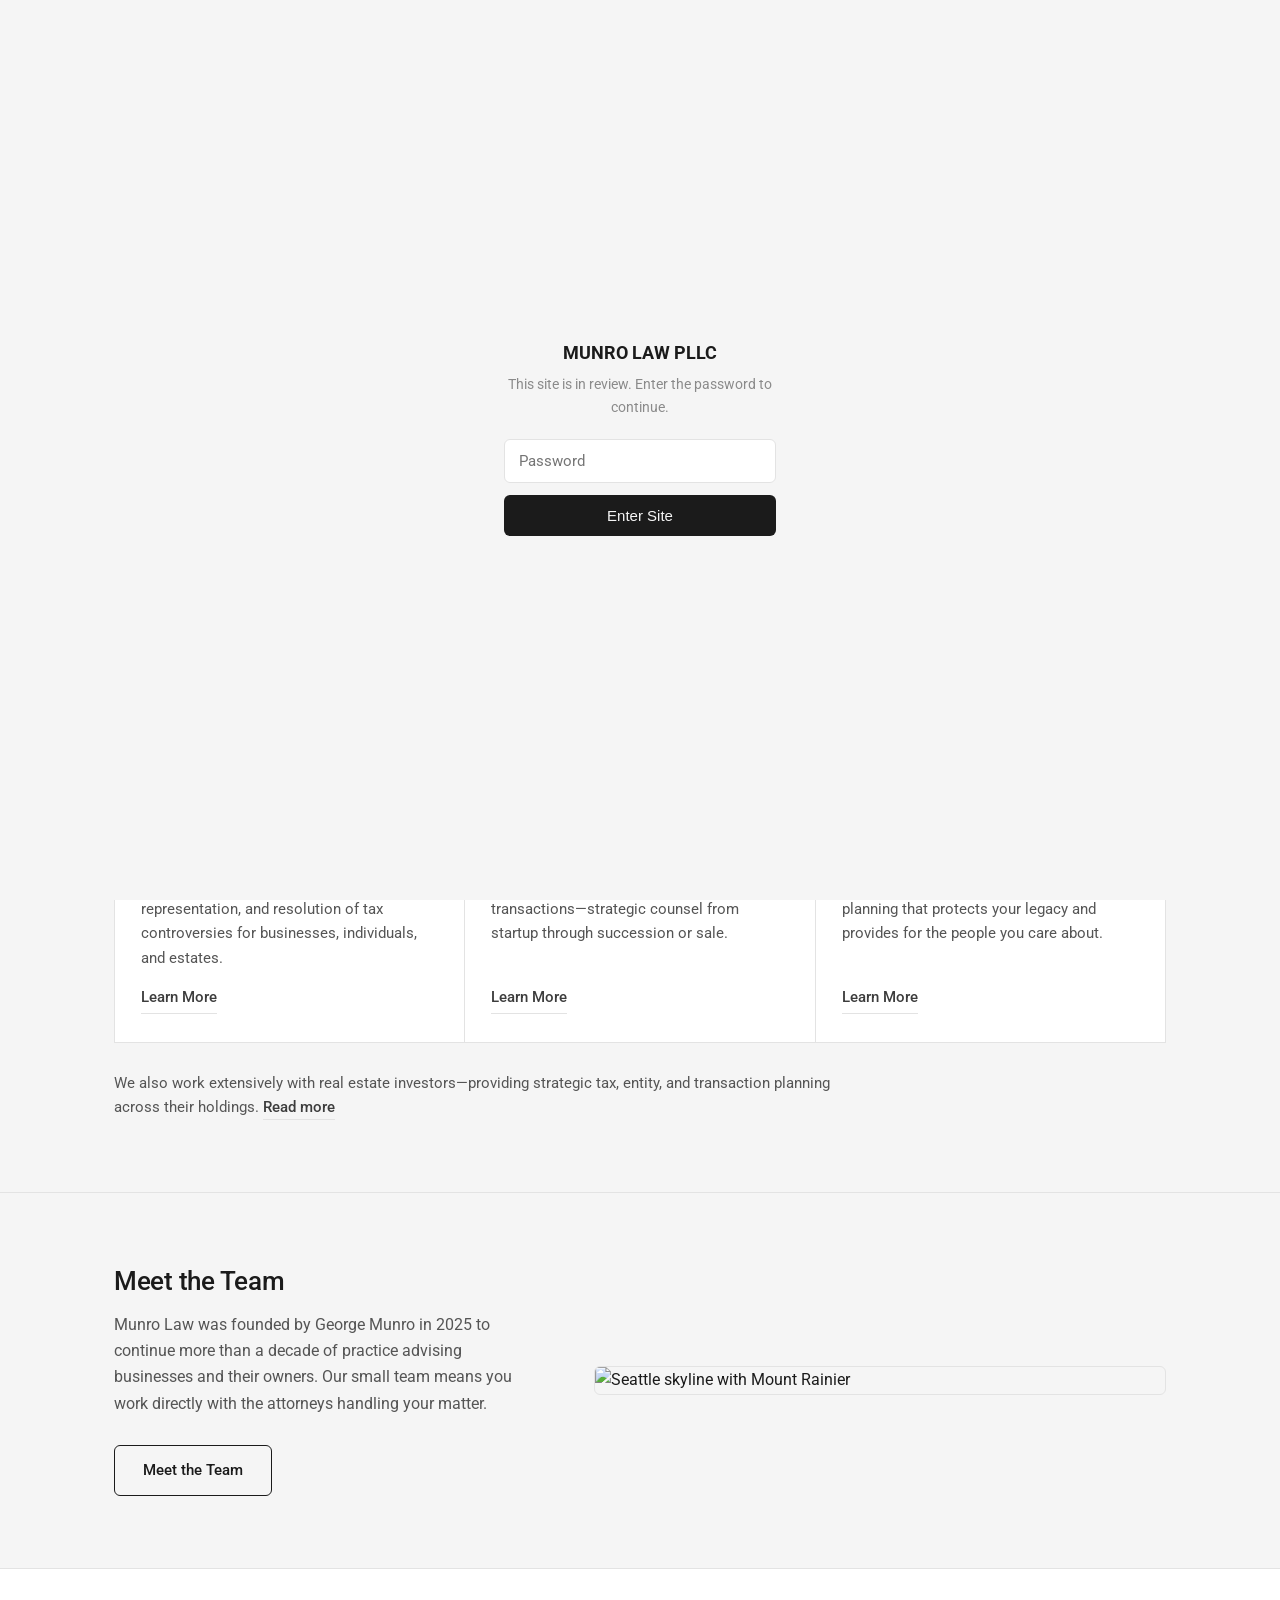
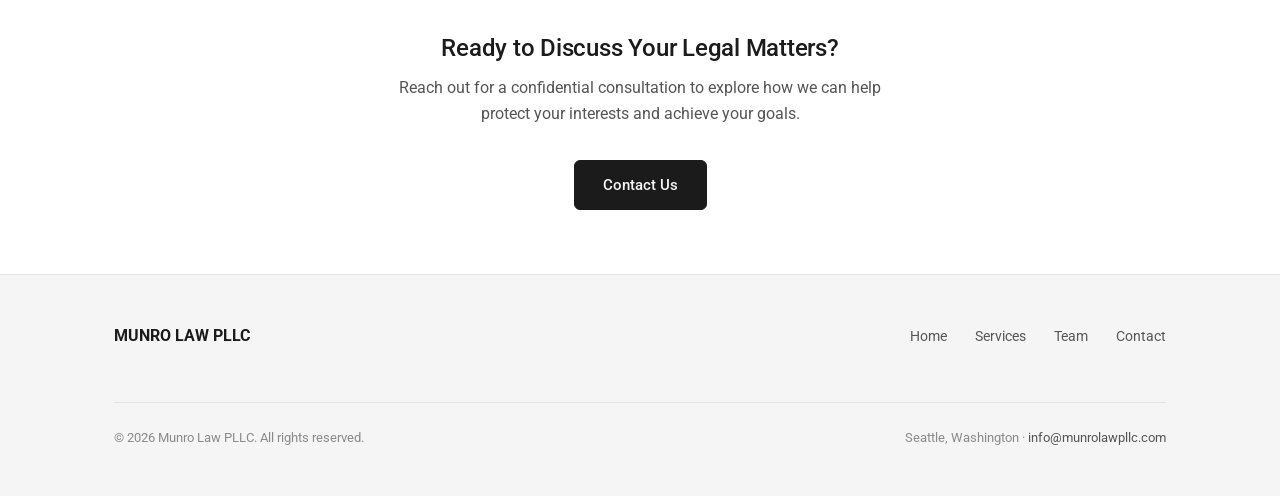
==== index.html @ 564e1451 "Munro Law PLLC site — light minimal redesign Co-Authored-By: Claude Fable 5 <noreply@anthropic.com>" ====
<!DOCTYPE html>
<html lang="en">
<head>
  <meta charset="UTF-8" />
  <meta name="viewport" content="width=device-width, initial-scale=1.0" />
  <title>Munro Law PLLC | Business, Tax &amp; Estate Planning — Seattle</title>
  <meta name="description" content="Munro Law PLLC is a Seattle law firm advising businesses and their owners on tax, business law, and estate planning." />
  <link rel="preconnect" href="https://fonts.googleapis.com" />
  <link rel="preconnect" href="https://fonts.gstatic.com" crossorigin />
  <link href="https://fonts.googleapis.com/css2?family=Roboto:wght@300;400;500;600;700&display=swap" rel="stylesheet" />
  <link rel="stylesheet" href="styles.css" />
  <script src="gate.js"></script>
</head>
<body>

  <header class="site-header">
    <div class="wrap">
      <a class="wordmark" href="index.html">MUNRO LAW PLLC</a>
      <button class="nav-toggle" aria-label="Menu">&#9776;</button>
      <nav class="nav">
        <a href="index.html" class="active">Home</a>
        <a href="services.html">Services</a>
        <a href="team.html">Team</a>
        <a href="contact.html" class="btn solid">Contact</a>
      </nav>
    </div>
  </header>

  <section class="hero">
    <div class="wrap">
      <h1>Strategic Business, Tax &amp; Estate Planning.<br /><em>Trusted Advisors. Practical Solutions.</em></h1>
      <p>We don't just represent&mdash;we guide, protect, and advocate with purpose, bringing clarity to complex tax, business, and estate planning matters.</p>
      <a href="contact.html" class="btn light">Contact</a>
    </div>
  </section>

  <section class="section">
    <div class="wrap">
      <div class="section-head">
        <h2>Core Areas of Practice</h2>
        <p class="lede">Munro Law advises privately held businesses and their owners at every stage&mdash;pairing sophisticated tax counsel with practical business and estate planning.</p>
      </div>

      <div class="cards">
        <div class="card">
          <h3>Tax Law</h3>
          <p>Tax planning and strategy, IRS audit representation, and resolution of tax controversies for businesses, individuals, and estates.</p>
          <a class="text-link" href="services.html#tax">Learn More</a>
        </div>
        <div class="card">
          <h3>Business Law</h3>
          <p>Entity formation, governance, contracts, and transactions&mdash;strategic counsel from startup through succession or sale.</p>
          <a class="text-link" href="services.html#business">Learn More</a>
        </div>
        <div class="card">
          <h3>Estate Planning</h3>
          <p>Wills, trusts, and thoughtful estate and gift planning that protects your legacy and provides for the people you care about.</p>
          <a class="text-link" href="services.html#estate">Learn More</a>
        </div>
      </div>

      <p class="aside-note">We also work extensively with real estate investors&mdash;providing strategic tax, entity, and transaction planning across their holdings. <a class="text-link" href="services.html#real-estate">Read more</a></p>
    </div>
  </section>

  <section class="section">
    <div class="wrap split">
      <div>
        <h2>Meet the Team</h2>
        <p>Munro Law was founded by George Munro in 2025 to continue more than a decade of practice advising businesses and their owners. Our small team means you work directly with the attorneys handling your matter.</p>
        <a href="team.html" class="btn">Meet the Team</a>
      </div>
      <div>
        <img src="https://images.unsplash.com/photo-1502175353174-a7a70e73b362?w=1200&q=80" alt="Seattle skyline with Mount Rainier" style="border:1px solid var(--line);" />
      </div>
    </div>
  </section>

  <section class="cta-band">
    <h2 class="serif">Ready to Discuss Your Legal Matters?</h2>
    <p>Reach out for a confidential consultation to explore how we can help protect your interests and achieve your goals.</p>
    <a href="contact.html" class="btn solid">Contact Us</a>
  </section>

  <footer class="site-footer">
    <div class="wrap">
      <a class="wordmark" href="index.html">MUNRO LAW PLLC</a>
      <nav class="footer-nav">
        <a href="index.html">Home</a>
        <a href="services.html">Services</a>
        <a href="team.html">Team</a>
        <a href="contact.html">Contact</a>
      </nav>
      <div class="footer-meta">
        <span>&copy; 2026 Munro Law PLLC. All rights reserved.</span>
        <span>Seattle, Washington &middot; <a href="mailto:info@munrolawpllc.com">info@munrolawpllc.com</a></span>
      </div>
    </div>
  </footer>

  <script src="main.js"></script>
</body>
</html>
---- styles.css ----
/* ============================================
   Munro Law PLLC — light, minimal, editorial
   ============================================ */

:root {
  --bg: #f5f5f5;          /* grayish-white page background */
  --surface: #ffffff;
  --ink: #1b1b1b;
  --ink-soft: #555555;
  --ink-faint: #8a8a8a;
  --line: #e3e3e3;
  --accent: #767676;
  --accent-ink: #3d3d3d;
  --max: 1100px;
}

* { margin: 0; padding: 0; box-sizing: border-box; }

html { scroll-behavior: smooth; }

body {
  font-family: "Roboto", -apple-system, "Helvetica Neue", sans-serif;
  font-size: 16px;
  line-height: 1.65;
  color: var(--ink);
  background: var(--bg);
  -webkit-font-smoothing: antialiased;
}

img { max-width: 100%; display: block; border-radius: 6px; }

a { color: inherit; text-decoration: none; }

.wrap {
  max-width: var(--max);
  margin: 0 auto;
  padding: 0 24px;
}

/* ---------- type ---------- */

h1, h2, h3, .serif {
  font-family: "Roboto", sans-serif;
  font-weight: 500;
  line-height: 1.25;
  letter-spacing: -0.01em;
}

.lede {
  font-size: 16px;
  color: var(--ink-soft);
  max-width: 620px;
}

/* ---------- header ---------- */

.site-header {
  background: var(--bg);
  border-bottom: 1px solid var(--line);
  position: sticky;
  top: 0;
  z-index: 50;
}

.site-header .wrap {
  display: flex;
  align-items: center;
  justify-content: space-between;
  height: 76px;
}

.wordmark {
  font-family: "Roboto", sans-serif;
  font-size: 18px;
  font-weight: 700;
}

.nav {
  display: flex;
  align-items: center;
  gap: 36px;
}

.nav a {
  font-size: 15px;
  font-weight: 500;
  color: var(--ink-soft);
  padding: 6px 0;
  border-bottom: 1px solid transparent;
  transition: color 0.15s, border-color 0.15s;
}

.nav a:hover { color: var(--ink); }

.nav a.active {
  color: var(--ink);
  border-bottom-color: var(--accent);
}

.nav .btn { border-bottom: none; }

/* mobile nav */
.nav-toggle { display: none; background: none; border: none; font-size: 24px; cursor: pointer; color: var(--ink); }

@media (max-width: 800px) {
  .nav-toggle { display: block; }
  .nav {
    display: none;
    position: absolute;
    top: 76px; left: 0; right: 0;
    background: var(--bg);
    border-bottom: 1px solid var(--line);
    flex-direction: column;
    gap: 0;
    padding: 8px 0 16px;
  }
  .nav.open { display: flex; }
  .nav a { padding: 12px 24px; width: 100%; text-align: center; }
}

/* ---------- buttons ---------- */

.btn {
  display: inline-block;
  font-family: "Roboto", sans-serif;
  font-size: 15px;
  font-weight: 500;
  padding: 12px 28px;
  border-radius: 6px;
  border: 1px solid var(--ink);
  color: var(--ink);
  background: transparent;
  cursor: pointer;
  transition: background 0.15s, color 0.15s;
}

.btn:hover { background: var(--ink); color: var(--bg); }

.btn.solid { background: var(--ink); color: var(--bg); }
.btn.solid:hover { background: var(--accent-ink); border-color: var(--accent-ink); }

.btn.light { border-color: #fff; color: #fff; }
.btn.light:hover { background: #fff; color: var(--ink); }

.text-link {
  font-size: 15px;
  font-weight: 500;
  color: var(--accent-ink);
  border-bottom: 1px solid var(--line);
  padding-bottom: 3px;
  transition: border-color 0.15s;
}

.text-link:hover { border-bottom-color: var(--accent); }

/* ---------- hero (home) ---------- */

.hero {
  position: relative;
  min-height: 520px;
  display: flex;
  align-items: flex-end;
  color: #fff;
  background: #22201c url("https://images.unsplash.com/photo-1502175353174-a7a70e73b362?w=2000&q=80") center 35% / cover no-repeat;
}

.hero::after {
  content: "";
  position: absolute;
  inset: 0;
  background: linear-gradient(to top, rgba(18, 17, 15, 0.78) 0%, rgba(18, 17, 15, 0.35) 45%, rgba(18, 17, 15, 0.15) 100%);
}

.hero .wrap {
  position: relative;
  z-index: 1;
  padding-top: 96px;
  padding-bottom: 72px;
  width: 100%;
}

.hero h1 {
  font-size: clamp(26px, 3.4vw, 38px);
  max-width: 680px;
  margin-bottom: 8px;
  color: #fff;
}

.hero h1 em {
  font-style: normal;
  font-weight: 300;
  color: rgba(255, 255, 255, 0.82);
}

.hero p {
  font-size: 16px;
  max-width: 540px;
  color: rgba(255, 255, 255, 0.88);
  margin: 16px 0 30px;
}

/* ---------- sections ---------- */

.section { padding: 72px 0; }
.section.tight { padding: 56px 0; }
.section + .section { border-top: 1px solid var(--line); }

.section-head { margin-bottom: 40px; }
.section-head h2 { font-size: 26px; margin-bottom: 12px; }

/* practice area cards */

.cards {
  display: grid;
  grid-template-columns: repeat(3, 1fr);
  gap: 1px;
  background: var(--line);
  border: 1px solid var(--line);
}

.card {
  background: var(--surface);
  padding: 28px 26px;
  display: flex;
  flex-direction: column;
  gap: 14px;
  transition: background 0.15s;
}

.card:hover { background: #fafafa; }

.card h3 { font-size: 18px; }

.card p { color: var(--ink-soft); font-size: 15px; flex: 1; }

.card .text-link { align-self: flex-start; }

@media (max-width: 800px) {
  .cards { grid-template-columns: 1fr; }
}

.aside-note {
  margin-top: 28px;
  font-size: 15px;
  color: var(--ink-soft);
  max-width: 720px;
}

/* team strip (home) */

.split {
  display: grid;
  grid-template-columns: 5fr 7fr;
  gap: 72px;
  align-items: center;
}

@media (max-width: 800px) {
  .split { grid-template-columns: 1fr; gap: 40px; }
}

.split h2 { font-size: 26px; margin-bottom: 14px; }
.split p { color: var(--ink-soft); margin-bottom: 28px; }

/* CTA band */

.cta-band {
  background: var(--surface);
  border-top: 1px solid var(--line);
  text-align: center;
  padding: 64px 24px;
}

.cta-band h2 { font-size: 24px; margin-bottom: 12px; }
.cta-band p { color: var(--ink-soft); max-width: 520px; margin: 0 auto 32px; }

/* ---------- page headers (interior) ---------- */

.page-head {
  padding: 56px 0 44px;
  border-bottom: 1px solid var(--line);
}

.page-head h1 { font-size: 30px; margin-bottom: 12px; }

/* ---------- services page ---------- */

.service-block {
  display: grid;
  grid-template-columns: 5fr 7fr;
  gap: 56px;
  padding: 52px 0;
}

.service-block + .service-block { border-top: 1px solid var(--line); }

@media (max-width: 800px) {
  .service-block { grid-template-columns: 1fr; gap: 28px; }
}

.service-block h2 { font-size: 21px; margin-bottom: 10px; }
.service-block .service-sub { color: var(--ink-soft); font-size: 15.5px; }

.service-block ul {
  list-style: none;
  margin: 4px 0 28px;
  columns: 2;
  column-gap: 40px;
}

@media (max-width: 560px) {
  .service-block ul { columns: 1; }
}

.service-block li {
  padding: 10px 0 10px 22px;
  border-bottom: 1px solid var(--line);
  font-size: 15px;
  position: relative;
  break-inside: avoid;
}

.service-block li::before {
  content: "";
  position: absolute;
  left: 0;
  top: 19px;
  width: 8px;
  height: 1px;
  background: var(--accent);
}

/* ---------- team page ---------- */

.team-grid {
  display: grid;
  grid-template-columns: repeat(3, 1fr);
  gap: 40px;
  padding: 72px 0 96px;
}

@media (max-width: 800px) {
  .team-grid { grid-template-columns: 1fr; max-width: 420px; }
}

.person { background: transparent; }

.person .photo {
  aspect-ratio: 4 / 5;
  background: linear-gradient(160deg, #e9e9e9, #d7d7d7);
  border: 1px solid var(--line);
  border-radius: 6px;
  display: flex;
  align-items: center;
  justify-content: center;
  margin-bottom: 20px;
}

.person .photo .initials {
  font-family: "Roboto", sans-serif;
  font-weight: 300;
  font-size: 44px;
  color: #ababab;
}

.person h3 { font-size: 18px; }

.person .role {
  font-size: 14.5px;
  font-weight: 500;
  color: var(--accent-ink);
  margin: 4px 0 12px;
}

.person p { font-size: 14.5px; color: var(--ink-soft); margin-bottom: 16px; }

.person .links { display: flex; gap: 20px; }

/* ---------- profile pages ---------- */

.profile {
  display: grid;
  grid-template-columns: 4fr 8fr;
  gap: 64px;
  padding: 72px 0 96px;
}

@media (max-width: 800px) {
  .profile { grid-template-columns: 1fr; }
  .profile .photo { max-width: 320px; }
}

.profile .photo {
  aspect-ratio: 4 / 5;
  background: linear-gradient(160deg, #e9e9e9, #d7d7d7);
  border: 1px solid var(--line);
  border-radius: 6px;
  display: flex;
  align-items: center;
  justify-content: center;
}

.profile .photo .initials {
  font-family: "Roboto", sans-serif;
  font-weight: 300;
  font-size: 64px;
  color: #ababab;
}

.profile h2 { font-size: 17px; margin: 32px 0 10px; }
.profile h2:first-of-type { margin-top: 0; }
.profile p { color: var(--ink-soft); margin-bottom: 14px; }

.profile ul { list-style: none; }
.profile li {
  padding: 9px 0;
  border-bottom: 1px solid var(--line);
  font-size: 15px;
  color: var(--ink-soft);
}

.placeholder {
  background: #fafafa;
  border: 1px dashed #cfcfcf;
  color: #8a8a8a;
  font-size: 13.5px;
  padding: 10px 14px;
  margin: 4px 0 10px;
  border-radius: 6px;
}

/* ---------- contact page ---------- */

.contact-grid {
  display: grid;
  grid-template-columns: 7fr 5fr;
  gap: 72px;
  padding: 72px 0 96px;
}

@media (max-width: 800px) {
  .contact-grid { grid-template-columns: 1fr; }
}

form .field { margin-bottom: 22px; }

form label {
  display: block;
  font-size: 14px;
  font-weight: 500;
  color: var(--ink-soft);
  margin-bottom: 8px;
}

form input,
form select,
form textarea {
  width: 100%;
  font-family: "Roboto", sans-serif;
  font-size: 15px;
  color: var(--ink);
  background: var(--surface);
  border: 1px solid var(--line);
  padding: 13px 14px;
  outline: none;
  transition: border-color 0.15s;
  border-radius: 0;
  appearance: none;
  -webkit-appearance: none;
}

form select {
  background-image: url("data:image/svg+xml;utf8,<svg xmlns='http://www.w3.org/2000/svg' width='10' height='6' viewBox='0 0 10 6'><path d='M1 1l4 4 4-4' fill='none' stroke='%23555555' stroke-width='1.5'/></svg>");
  background-repeat: no-repeat;
  background-position: right 14px center;
}

form input:focus,
form select:focus,
form textarea:focus { border-color: var(--accent); }

form textarea { min-height: 140px; resize: vertical; }

.form-note { font-size: 13px; color: var(--ink-faint); margin-top: 14px; }

.contact-info h2 { font-size: 17px; margin-bottom: 8px; }

.info-item { padding: 20px 0; border-bottom: 1px solid var(--line); }
.info-item:first-child { padding-top: 0; }

.info-item .label {
  font-size: 13px;
  font-weight: 500;
  color: var(--ink-faint);
  margin-bottom: 4px;
}

.info-item a { color: var(--accent-ink); }
.info-item a:hover { text-decoration: underline; }

.confidential {
  margin-top: 28px;
  font-size: 13.5px;
  color: var(--ink-faint);
  line-height: 1.6;
}

/* ---------- footer ---------- */

.site-footer {
  border-top: 1px solid var(--line);
  background: var(--bg);
  padding: 48px 0;
}

.site-footer .wrap {
  display: flex;
  align-items: center;
  justify-content: space-between;
  gap: 24px;
  flex-wrap: wrap;
}

.site-footer .wordmark { font-size: 16px; }

.footer-nav { display: flex; gap: 28px; flex-wrap: wrap; }

.footer-nav a {
  font-size: 14px;
  color: var(--ink-soft);
}

.footer-nav a:hover { color: var(--ink); }

.footer-meta {
  width: 100%;
  display: flex;
  justify-content: space-between;
  gap: 16px;
  flex-wrap: wrap;
  margin-top: 28px;
  padding-top: 24px;
  border-top: 1px solid var(--line);
  font-size: 13px;
  color: var(--ink-faint);
}

.footer-meta a { color: var(--ink-soft); }
.footer-meta a:hover { text-decoration: underline; }
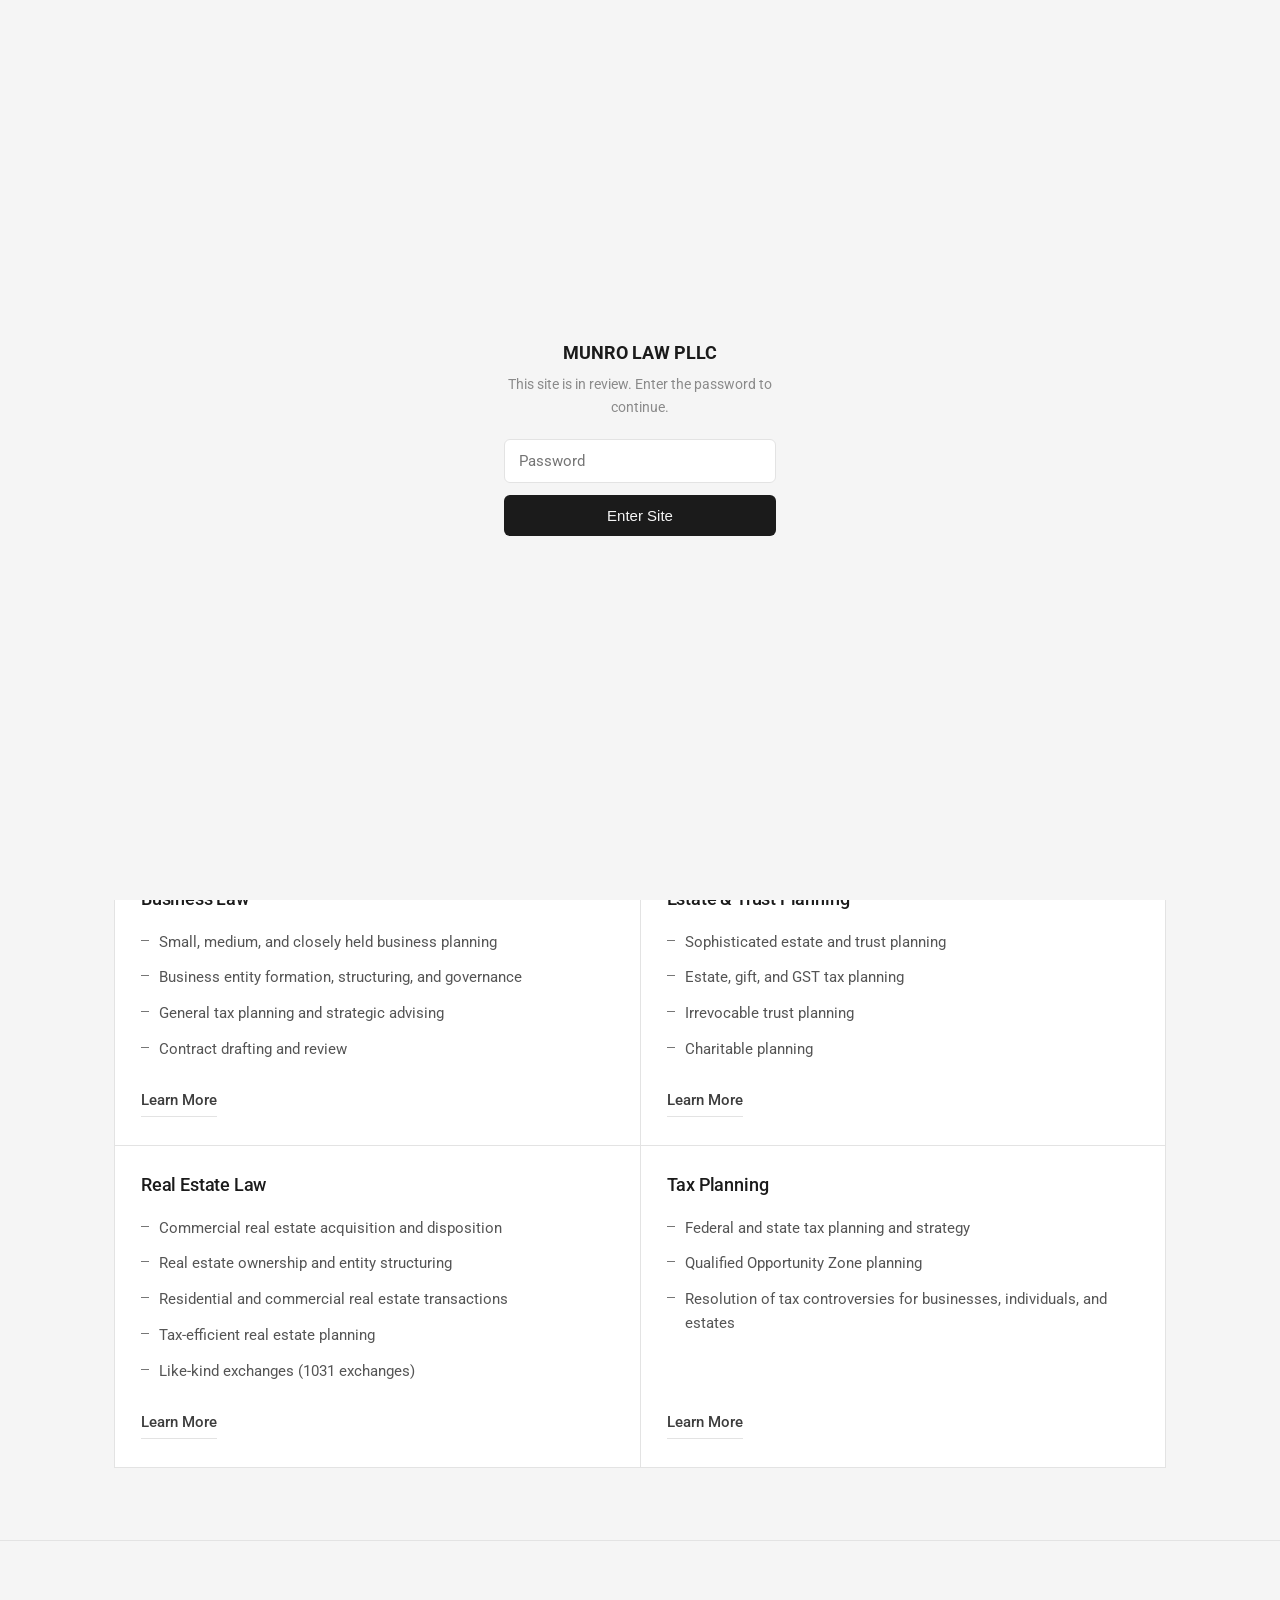
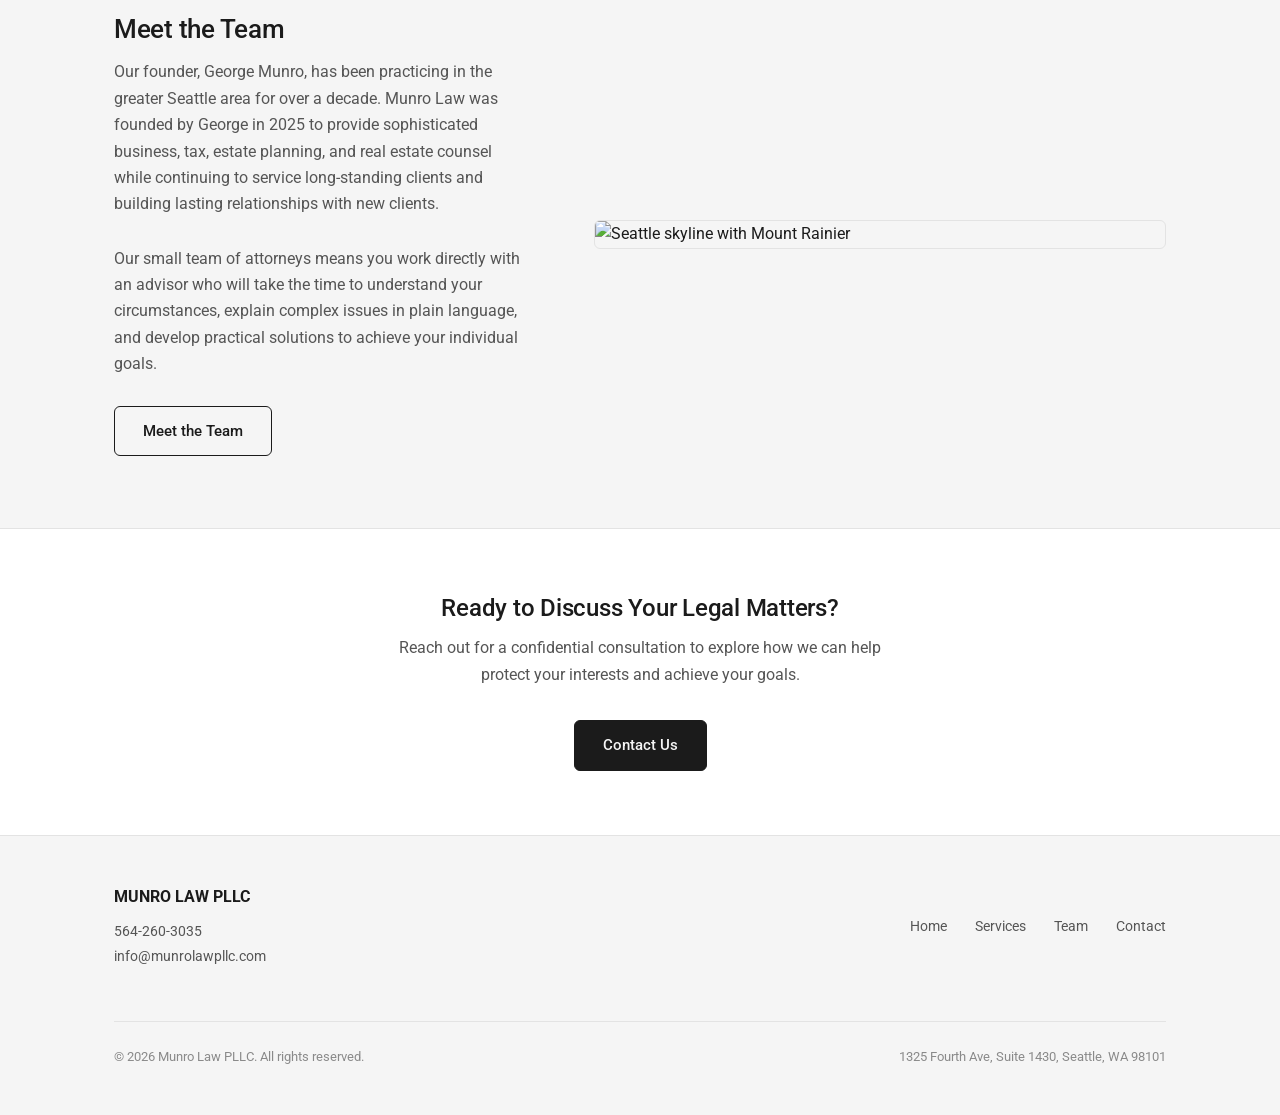
==== commit 9305af51: "Apply client copy revisions from Andrew's doc - Home: hero simplified (paragraph removed, spaced hea" ====
--- a/index.html
+++ b/index.html
@@ -4,7 +4,7 @@
   <meta charset="UTF-8" />
   <meta name="viewport" content="width=device-width, initial-scale=1.0" />
   <title>Munro Law PLLC | Business, Tax &amp; Estate Planning — Seattle</title>
-  <meta name="description" content="Munro Law PLLC is a Seattle law firm advising businesses and their owners on tax, business law, and estate planning." />
+  <meta name="description" content="Munro Law PLLC is a boutique Seattle law firm helping clients make better tax-informed legal decisions across business, estate planning, real estate, and tax matters." />
   <link rel="preconnect" href="https://fonts.googleapis.com" />
   <link rel="preconnect" href="https://fonts.gstatic.com" crossorigin />
   <link href="https://fonts.googleapis.com/css2?family=Roboto:wght@300;400;500;600;700&display=swap" rel="stylesheet" />
@@ -28,8 +28,7 @@
 
   <section class="hero">
     <div class="wrap">
-      <h1>Strategic Business, Tax &amp; Estate Planning.<br /><em>Trusted Advisors. Practical Solutions.</em></h1>
-      <p>We don't just represent&mdash;we guide, protect, and advocate with purpose, bringing clarity to complex tax, business, and estate planning matters.</p>
+      <h1>Strategic Business, Tax &amp; Estate Planning.<em>Trusted Advisors. Practical Solutions.</em></h1>
       <a href="contact.html" class="btn light">Contact</a>
     </div>
   </section>
@@ -38,28 +37,51 @@
     <div class="wrap">
       <div class="section-head">
         <h2>Core Areas of Practice</h2>
-        <p class="lede">Munro Law advises privately held businesses and their owners at every stage&mdash;pairing sophisticated tax counsel with practical business and estate planning.</p>
+        <p class="lede">We are a boutique law firm that helps clients make better tax-informed legal decisions. Whether you're starting or growing a business, investing in real estate, planning for your family's future, or navigating a complex tax issue, we provide practical legal guidance designed to help you make informed decisions with confidence.</p>
       </div>
 
       <div class="cards">
         <div class="card">
-          <h3>Tax Law</h3>
-          <p>Tax planning and strategy, IRS audit representation, and resolution of tax controversies for businesses, individuals, and estates.</p>
-          <a class="text-link" href="services.html#tax">Learn More</a>
-        </div>
-        <div class="card">
           <h3>Business Law</h3>
-          <p>Entity formation, governance, contracts, and transactions&mdash;strategic counsel from startup through succession or sale.</p>
+          <ul>
+            <li>Small, medium, and closely held business planning</li>
+            <li>Business entity formation, structuring, and governance</li>
+            <li>General tax planning and strategic advising</li>
+            <li>Contract drafting and review</li>
+          </ul>
           <a class="text-link" href="services.html#business">Learn More</a>
         </div>
         <div class="card">
-          <h3>Estate Planning</h3>
-          <p>Wills, trusts, and thoughtful estate and gift planning that protects your legacy and provides for the people you care about.</p>
+          <h3>Estate &amp; Trust Planning</h3>
+          <ul>
+            <li>Sophisticated estate and trust planning</li>
+            <li>Estate, gift, and GST tax planning</li>
+            <li>Irrevocable trust planning</li>
+            <li>Charitable planning</li>
+          </ul>
           <a class="text-link" href="services.html#estate">Learn More</a>
         </div>
+        <div class="card">
+          <h3>Real Estate Law</h3>
+          <ul>
+            <li>Commercial real estate acquisition and disposition</li>
+            <li>Real estate ownership and entity structuring</li>
+            <li>Residential and commercial real estate transactions</li>
+            <li>Tax-efficient real estate planning</li>
+            <li>Like-kind exchanges (1031 exchanges)</li>
+          </ul>
+          <a class="text-link" href="services.html#real-estate">Learn More</a>
+        </div>
+        <div class="card">
+          <h3>Tax Planning</h3>
+          <ul>
+            <li>Federal and state tax planning and strategy</li>
+            <li>Qualified Opportunity Zone planning</li>
+            <li>Resolution of tax controversies for businesses, individuals, and estates</li>
+          </ul>
+          <a class="text-link" href="services.html#tax">Learn More</a>
+        </div>
       </div>
-
-      <p class="aside-note">We also work extensively with real estate investors&mdash;providing strategic tax, entity, and transaction planning across their holdings. <a class="text-link" href="services.html#real-estate">Read more</a></p>
     </div>
   </section>
 
@@ -67,7 +89,8 @@
     <div class="wrap split">
       <div>
         <h2>Meet the Team</h2>
-        <p>Munro Law was founded by George Munro in 2025 to continue more than a decade of practice advising businesses and their owners. Our small team means you work directly with the attorneys handling your matter.</p>
+        <p>Our founder, George Munro, has been practicing in the greater Seattle area for over a decade. Munro Law was founded by George in 2025 to provide sophisticated business, tax, estate planning, and real estate counsel while continuing to service long-standing clients and building lasting relationships with new clients.</p>
+        <p>Our small team of attorneys means you work directly with an advisor who will take the time to understand your circumstances, explain complex issues in plain language, and develop practical solutions to achieve your individual goals.</p>
         <a href="team.html" class="btn">Meet the Team</a>
       </div>
       <div>
@@ -84,7 +107,13 @@
 
   <footer class="site-footer">
     <div class="wrap">
-      <a class="wordmark" href="index.html">MUNRO LAW PLLC</a>
+      <div>
+        <a class="wordmark" href="index.html">MUNRO LAW PLLC</a>
+        <div class="footer-contact">
+          <a href="tel:564-260-3035">564-260-3035</a>
+          <a href="mailto:info@munrolawpllc.com">info@munrolawpllc.com</a>
+        </div>
+      </div>
       <nav class="footer-nav">
         <a href="index.html">Home</a>
         <a href="services.html">Services</a>
@@ -93,7 +122,7 @@
       </nav>
       <div class="footer-meta">
         <span>&copy; 2026 Munro Law PLLC. All rights reserved.</span>
-        <span>Seattle, Washington &middot; <a href="mailto:info@munrolawpllc.com">info@munrolawpllc.com</a></span>
+        <span>1325 Fourth Ave, Suite 1430, Seattle, WA 98101</span>
       </div>
     </div>
   </footer>
--- a/styles.css
+++ b/styles.css
@@ -182,11 +182,13 @@
 .hero h1 {
   font-size: clamp(26px, 3.4vw, 38px);
   max-width: 680px;
-  margin-bottom: 8px;
+  margin-bottom: 32px;
   color: #fff;
 }
 
 .hero h1 em {
+  display: block;
+  margin-top: 18px;
   font-style: normal;
   font-weight: 300;
   color: rgba(255, 255, 255, 0.82);
@@ -212,7 +214,7 @@
 
 .cards {
   display: grid;
-  grid-template-columns: repeat(3, 1fr);
+  grid-template-columns: repeat(2, 1fr);
   gap: 1px;
   background: var(--line);
   border: 1px solid var(--line);
@@ -232,6 +234,29 @@
 .card h3 { font-size: 18px; }
 
 .card p { color: var(--ink-soft); font-size: 15px; flex: 1; }
+
+.card ul {
+  list-style: none;
+  flex: 1;
+  margin-bottom: 6px;
+}
+
+.card li {
+  font-size: 14.5px;
+  color: var(--ink-soft);
+  padding: 6px 0 6px 18px;
+  position: relative;
+}
+
+.card li::before {
+  content: "";
+  position: absolute;
+  left: 0;
+  top: 15px;
+  width: 8px;
+  height: 1px;
+  background: var(--accent);
+}
 
 .card .text-link { align-self: flex-start; }
 
@@ -523,6 +548,17 @@
 
 .site-footer .wordmark { font-size: 16px; }
 
+.footer-contact {
+  display: flex;
+  flex-direction: column;
+  gap: 2px;
+  margin-top: 10px;
+  font-size: 14px;
+}
+
+.footer-contact a { color: var(--ink-soft); }
+.footer-contact a:hover { text-decoration: underline; }
+
 .footer-nav { display: flex; gap: 28px; flex-wrap: wrap; }
 
 .footer-nav a {
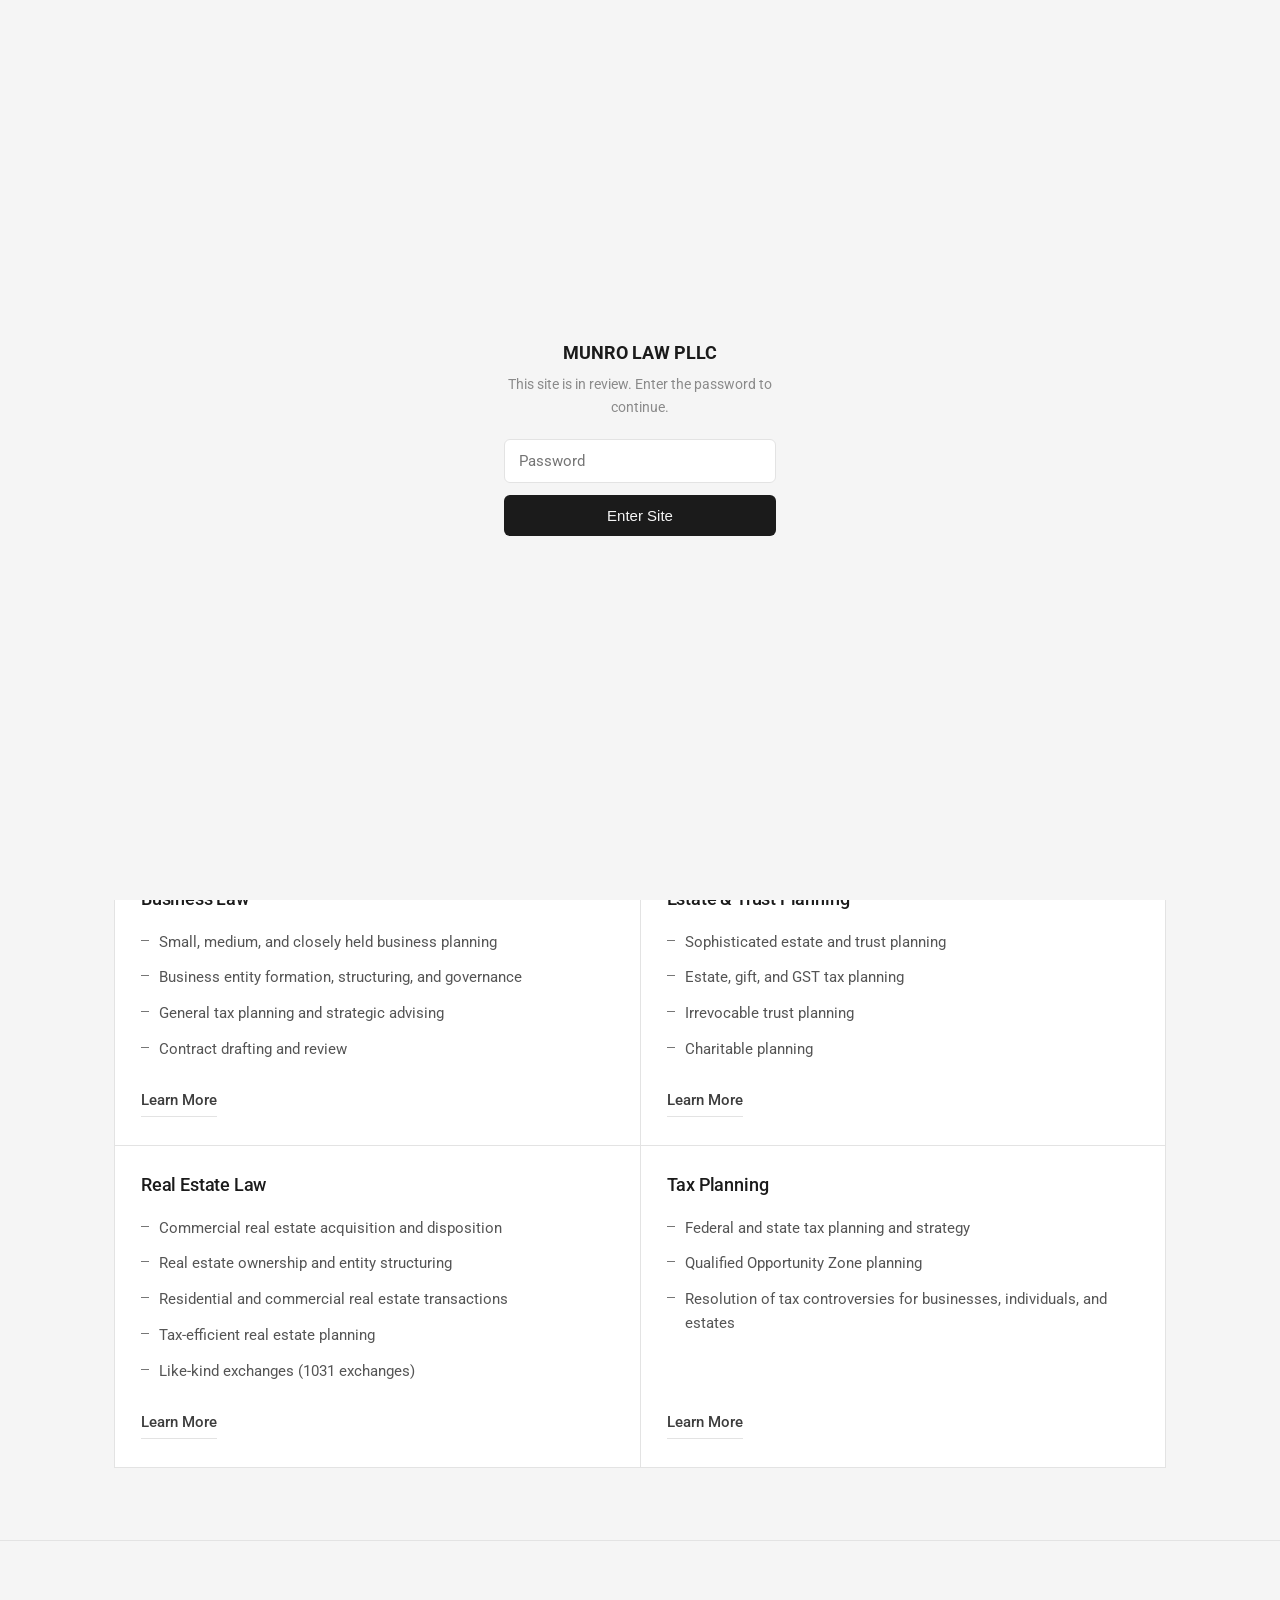
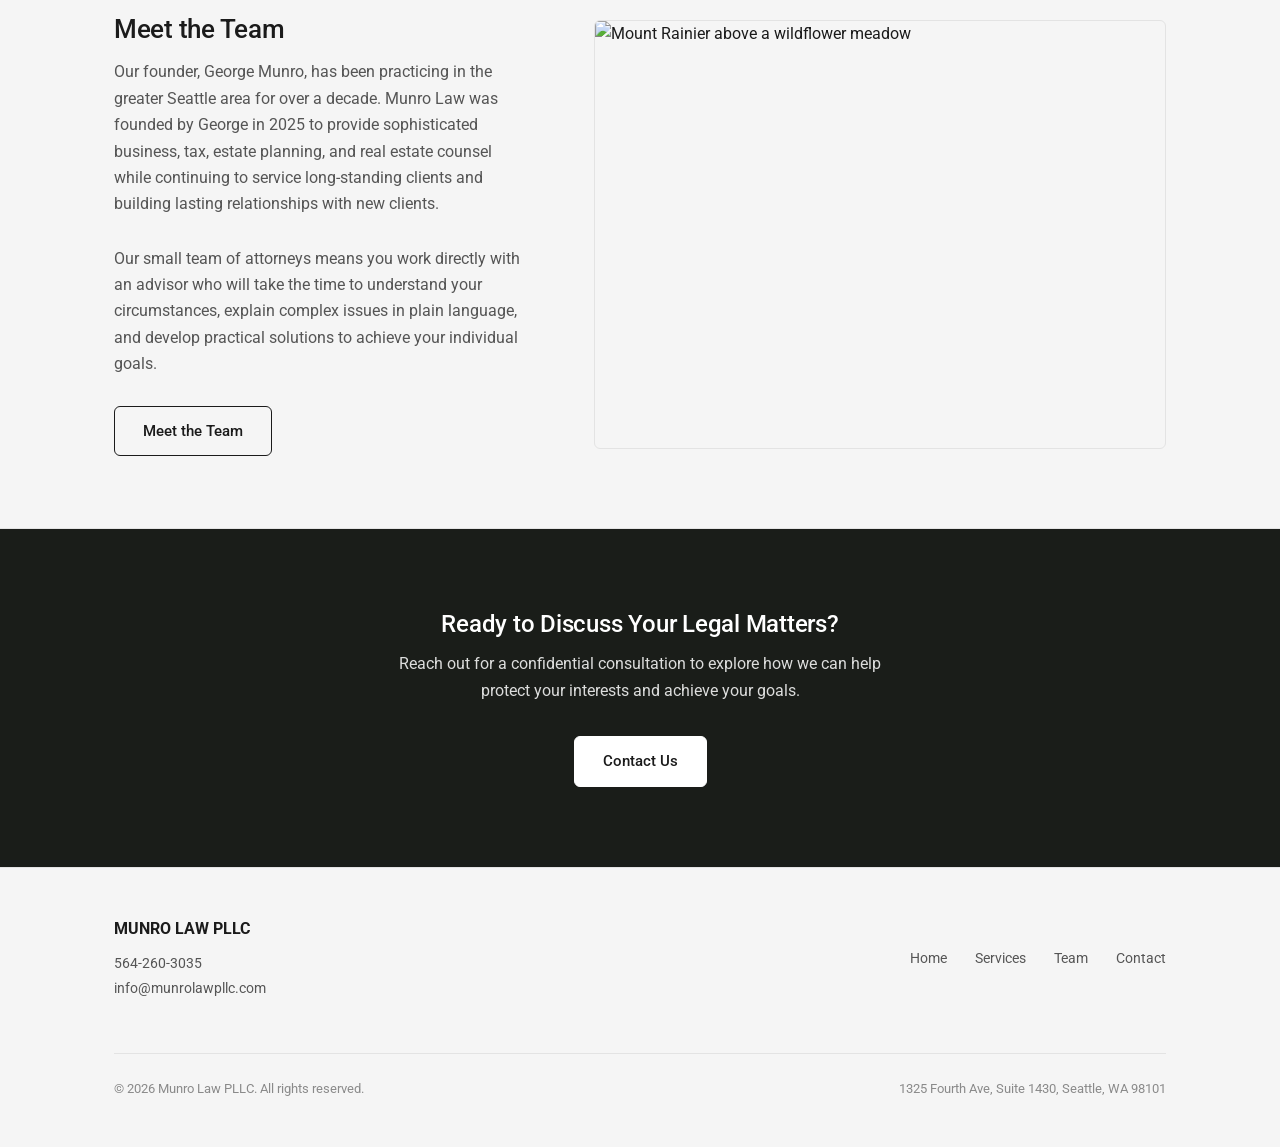
==== commit 83c2ce13: "Add Washington landscape photos; remove Jordan's email from profile - Home team section: Mount Raini" ====
--- a/index.html
+++ b/index.html
@@ -94,7 +94,7 @@
         <a href="team.html" class="btn">Meet the Team</a>
       </div>
       <div>
-        <img src="https://images.unsplash.com/photo-1502175353174-a7a70e73b362?w=1200&q=80" alt="Seattle skyline with Mount Rainier" style="border:1px solid var(--line);" />
+        <img src="https://images.unsplash.com/photo-1600314427922-2a7243b8e715?w=1200&q=80" alt="Mount Rainier above a wildflower meadow" style="border:1px solid var(--line); aspect-ratio: 4/3; object-fit: cover;" />
       </div>
     </div>
   </section>
--- a/styles.css
+++ b/styles.css
@@ -287,17 +287,52 @@
 .split h2 { font-size: 26px; margin-bottom: 14px; }
 .split p { color: var(--ink-soft); margin-bottom: 28px; }
 
+/* page banner (interior pages) */
+
+.page-banner {
+  width: 100%;
+  height: 300px;
+  object-fit: cover;
+  margin-top: 48px;
+  border: 1px solid var(--line);
+}
+
+@media (max-width: 800px) {
+  .page-banner { height: 200px; margin-top: 32px; }
+}
+
 /* CTA band */
 
 .cta-band {
-  background: var(--surface);
+  position: relative;
+  background: #232622 url("https://images.unsplash.com/photo-1586652495990-ba28dee51af0?w=2000&q=80") center 60% / cover no-repeat;
   border-top: 1px solid var(--line);
   text-align: center;
-  padding: 64px 24px;
-}
-
-.cta-band h2 { font-size: 24px; margin-bottom: 12px; }
-.cta-band p { color: var(--ink-soft); max-width: 520px; margin: 0 auto 32px; }
+  padding: 80px 24px;
+}
+
+.cta-band::before {
+  content: "";
+  position: absolute;
+  inset: 0;
+  background: rgba(20, 23, 20, 0.58);
+}
+
+.cta-band > * { position: relative; }
+
+.cta-band h2 { font-size: 24px; margin-bottom: 12px; color: #fff; }
+.cta-band p { color: rgba(255, 255, 255, 0.85); max-width: 520px; margin: 0 auto 32px; }
+
+.cta-band .btn.solid {
+  background: #fff;
+  border-color: #fff;
+  color: var(--ink);
+}
+
+.cta-band .btn.solid:hover {
+  background: transparent;
+  color: #fff;
+}
 
 /* ---------- page headers (interior) ---------- */
 
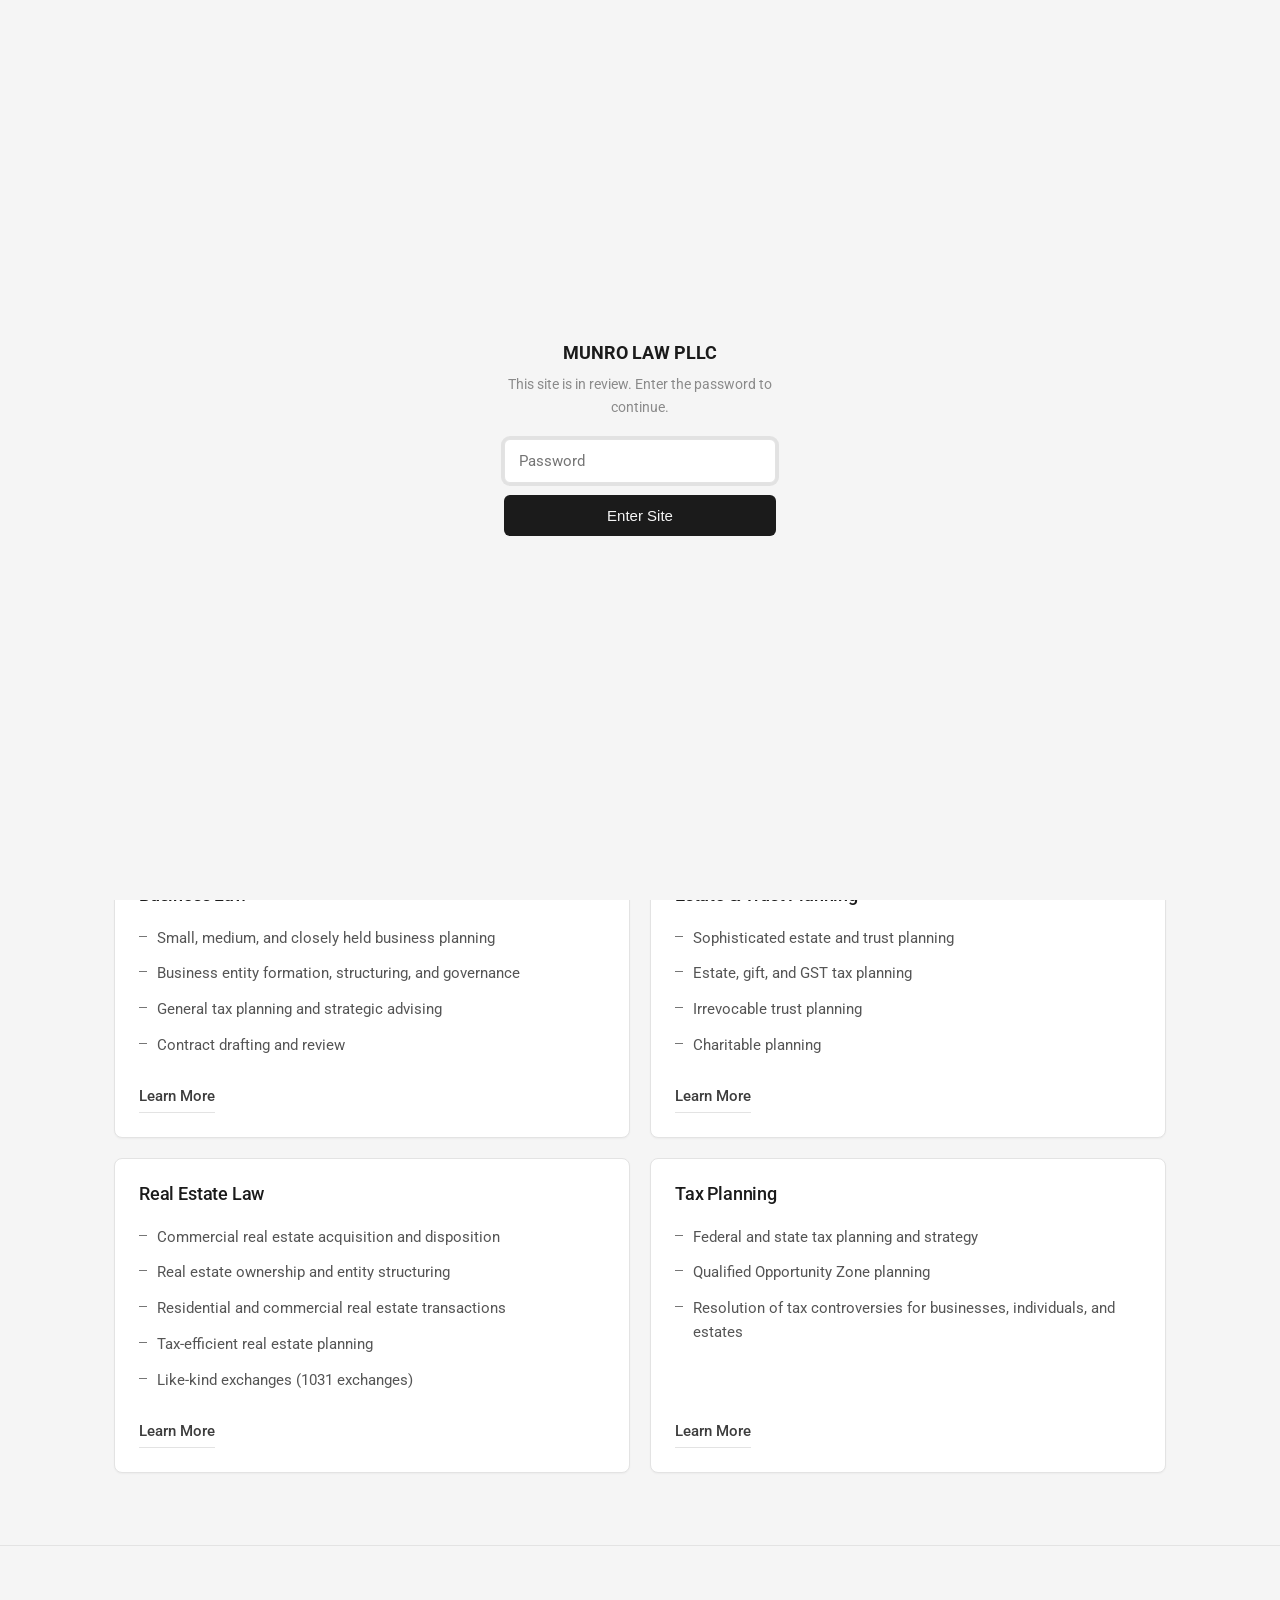
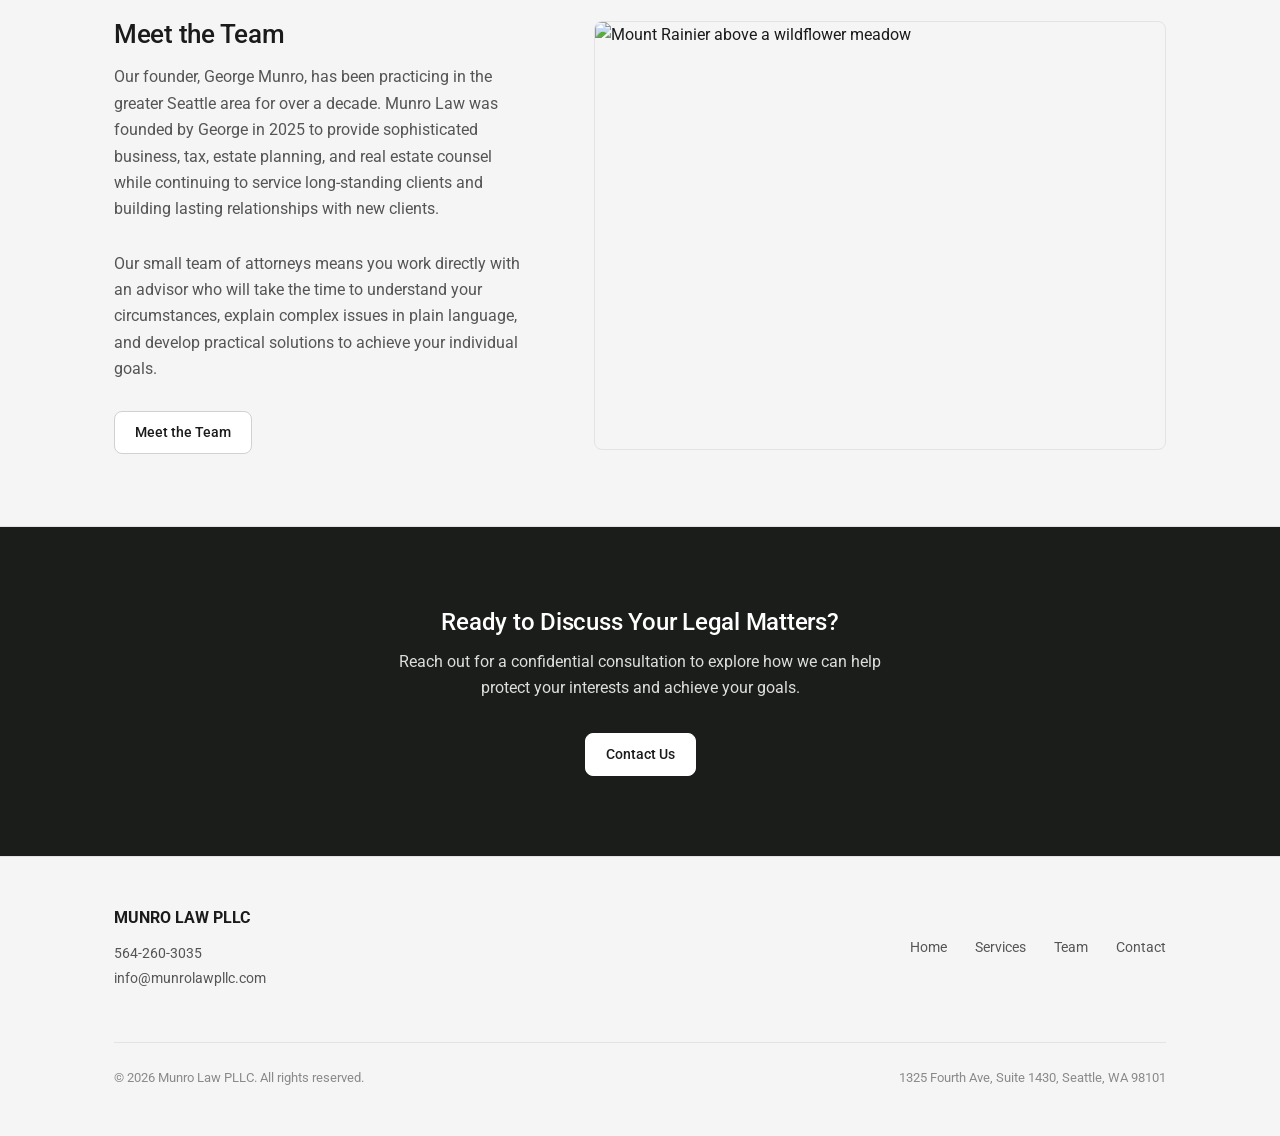
==== commit 5704dcbf: "UI overhaul: standard component patterns (Flowbite-style), grayscale - Buttons: 14px/500, 10x20 padd" ====
--- a/index.html
+++ b/index.html
@@ -29,7 +29,10 @@
   <section class="hero">
     <div class="wrap">
       <h1>Strategic Business, Tax &amp; Estate Planning.<em>Trusted Advisors. Practical Solutions.</em></h1>
-      <a href="contact.html" class="btn light">Contact</a>
+      <div class="hero-cta">
+        <a href="services.html" class="btn light">Services</a>
+        <a href="contact.html" class="btn outline-light">Contact</a>
+      </div>
     </div>
   </section>
 
--- a/styles.css
+++ b/styles.css
@@ -27,7 +27,7 @@
   -webkit-font-smoothing: antialiased;
 }
 
-img { max-width: 100%; display: block; border-radius: 6px; }
+img { max-width: 100%; display: block; border-radius: 8px; }
 
 a { color: inherit; text-decoration: none; }
 
@@ -57,9 +57,6 @@
 .site-header {
   background: var(--bg);
   border-bottom: 1px solid var(--line);
-  position: sticky;
-  top: 0;
-  z-index: 50;
 }
 
 .site-header .wrap {
@@ -82,22 +79,19 @@
 }
 
 .nav a {
-  font-size: 15px;
+  font-size: 14px;
   font-weight: 500;
   color: var(--ink-soft);
   padding: 6px 0;
-  border-bottom: 1px solid transparent;
-  transition: color 0.15s, border-color 0.15s;
+  transition: color 0.15s, background 0.15s;
 }
 
 .nav a:hover { color: var(--ink); }
 
-.nav a.active {
-  color: var(--ink);
-  border-bottom-color: var(--accent);
-}
-
-.nav .btn { border-bottom: none; }
+.nav a.active { color: var(--ink); }
+
+.nav a.btn { padding: 10px 20px; color: #ffffff; }
+.nav a.btn:hover { color: #ffffff; }
 
 /* mobile nav */
 .nav-toggle { display: none; background: none; border: none; font-size: 24px; cursor: pointer; color: var(--ink); }
@@ -120,27 +114,52 @@
 
 /* ---------- buttons ---------- */
 
+/* Flowbite-style buttons: 14px medium, 10x20 padding, 8px radius */
 .btn {
-  display: inline-block;
+  display: inline-flex;
+  align-items: center;
+  justify-content: center;
   font-family: "Roboto", sans-serif;
-  font-size: 15px;
+  font-size: 14px;
   font-weight: 500;
-  padding: 12px 28px;
-  border-radius: 6px;
-  border: 1px solid var(--ink);
+  line-height: 1.5;
+  padding: 10px 20px;
+  border-radius: 8px;
+  border: 1px solid #d1d1d1;
   color: var(--ink);
+  background: var(--surface);
+  cursor: pointer;
+  transition: background 0.15s, color 0.15s, border-color 0.15s, box-shadow 0.15s;
+}
+
+.btn:hover { background: #efefef; }
+
+.btn:focus-visible {
+  outline: none;
+  box-shadow: 0 0 0 4px rgba(0, 0, 0, 0.1);
+}
+
+.btn.solid {
+  background: #1f1f1f;
+  border-color: #1f1f1f;
+  color: #ffffff;
+}
+.btn.solid:hover { background: #3d3d3d; border-color: #3d3d3d; }
+
+/* on photo backgrounds */
+.btn.light {
+  background: #ffffff;
+  border-color: #ffffff;
+  color: var(--ink);
+}
+.btn.light:hover { background: #e2e2e2; border-color: #e2e2e2; }
+
+.btn.outline-light {
   background: transparent;
-  cursor: pointer;
-  transition: background 0.15s, color 0.15s;
-}
-
-.btn:hover { background: var(--ink); color: var(--bg); }
-
-.btn.solid { background: var(--ink); color: var(--bg); }
-.btn.solid:hover { background: var(--accent-ink); border-color: var(--accent-ink); }
-
-.btn.light { border-color: #fff; color: #fff; }
-.btn.light:hover { background: #fff; color: var(--ink); }
+  border-color: rgba(255, 255, 255, 0.75);
+  color: #ffffff;
+}
+.btn.outline-light:hover { background: rgba(255, 255, 255, 0.14); }
 
 .text-link {
   font-size: 15px;
@@ -159,8 +178,9 @@
   position: relative;
   min-height: 520px;
   display: flex;
-  align-items: flex-end;
+  align-items: center;
   color: #fff;
+  text-align: center;
   background: #22201c url("https://images.unsplash.com/photo-1502175353174-a7a70e73b362?w=2000&q=80") center 35% / cover no-repeat;
 }
 
@@ -168,37 +188,38 @@
   content: "";
   position: absolute;
   inset: 0;
-  background: linear-gradient(to top, rgba(18, 17, 15, 0.78) 0%, rgba(18, 17, 15, 0.35) 45%, rgba(18, 17, 15, 0.15) 100%);
+  background: rgba(18, 17, 15, 0.5);
 }
 
 .hero .wrap {
   position: relative;
   z-index: 1;
   padding-top: 96px;
-  padding-bottom: 72px;
+  padding-bottom: 96px;
   width: 100%;
 }
 
 .hero h1 {
-  font-size: clamp(26px, 3.4vw, 38px);
-  max-width: 680px;
-  margin-bottom: 32px;
+  font-size: clamp(28px, 3.6vw, 40px);
+  max-width: 760px;
+  margin: 0 auto;
   color: #fff;
 }
 
 .hero h1 em {
   display: block;
-  margin-top: 18px;
+  margin-top: 14px;
   font-style: normal;
   font-weight: 300;
-  color: rgba(255, 255, 255, 0.82);
-}
-
-.hero p {
-  font-size: 16px;
-  max-width: 540px;
-  color: rgba(255, 255, 255, 0.88);
-  margin: 16px 0 30px;
+  font-size: 0.72em;
+  color: rgba(255, 255, 255, 0.85);
+}
+
+.hero-cta {
+  display: flex;
+  justify-content: center;
+  gap: 14px;
+  margin-top: 36px;
 }
 
 /* ---------- sections ---------- */
@@ -215,21 +236,19 @@
 .cards {
   display: grid;
   grid-template-columns: repeat(2, 1fr);
-  gap: 1px;
-  background: var(--line);
-  border: 1px solid var(--line);
+  gap: 20px;
 }
 
 .card {
   background: var(--surface);
-  padding: 28px 26px;
+  border: 1px solid var(--line);
+  border-radius: 8px;
+  box-shadow: 0 1px 2px rgba(0, 0, 0, 0.04);
+  padding: 24px;
   display: flex;
   flex-direction: column;
   gap: 14px;
-  transition: background 0.15s;
-}
-
-.card:hover { background: #fafafa; }
+}
 
 .card h3 { font-size: 18px; }
 
@@ -295,6 +314,7 @@
   object-fit: cover;
   margin-top: 48px;
   border: 1px solid var(--line);
+  border-radius: 8px;
 }
 
 @media (max-width: 800px) {
@@ -519,12 +539,12 @@
   font-family: "Roboto", sans-serif;
   font-size: 15px;
   color: var(--ink);
-  background: var(--surface);
-  border: 1px solid var(--line);
-  padding: 13px 14px;
+  background: #fafafa;
+  border: 1px solid #d1d1d1;
+  padding: 11px 14px;
   outline: none;
-  transition: border-color 0.15s;
-  border-radius: 0;
+  transition: border-color 0.15s, box-shadow 0.15s;
+  border-radius: 8px;
   appearance: none;
   -webkit-appearance: none;
 }
@@ -537,7 +557,10 @@
 
 form input:focus,
 form select:focus,
-form textarea:focus { border-color: var(--accent); }
+form textarea:focus {
+  border-color: var(--ink);
+  box-shadow: 0 0 0 3px rgba(0, 0, 0, 0.08);
+}
 
 form textarea { min-height: 140px; resize: vertical; }
 
@@ -568,8 +591,8 @@
 /* ---------- footer ---------- */
 
 .site-footer {
+  background: var(--bg);
   border-top: 1px solid var(--line);
-  background: var(--bg);
   padding: 48px 0;
 }
 
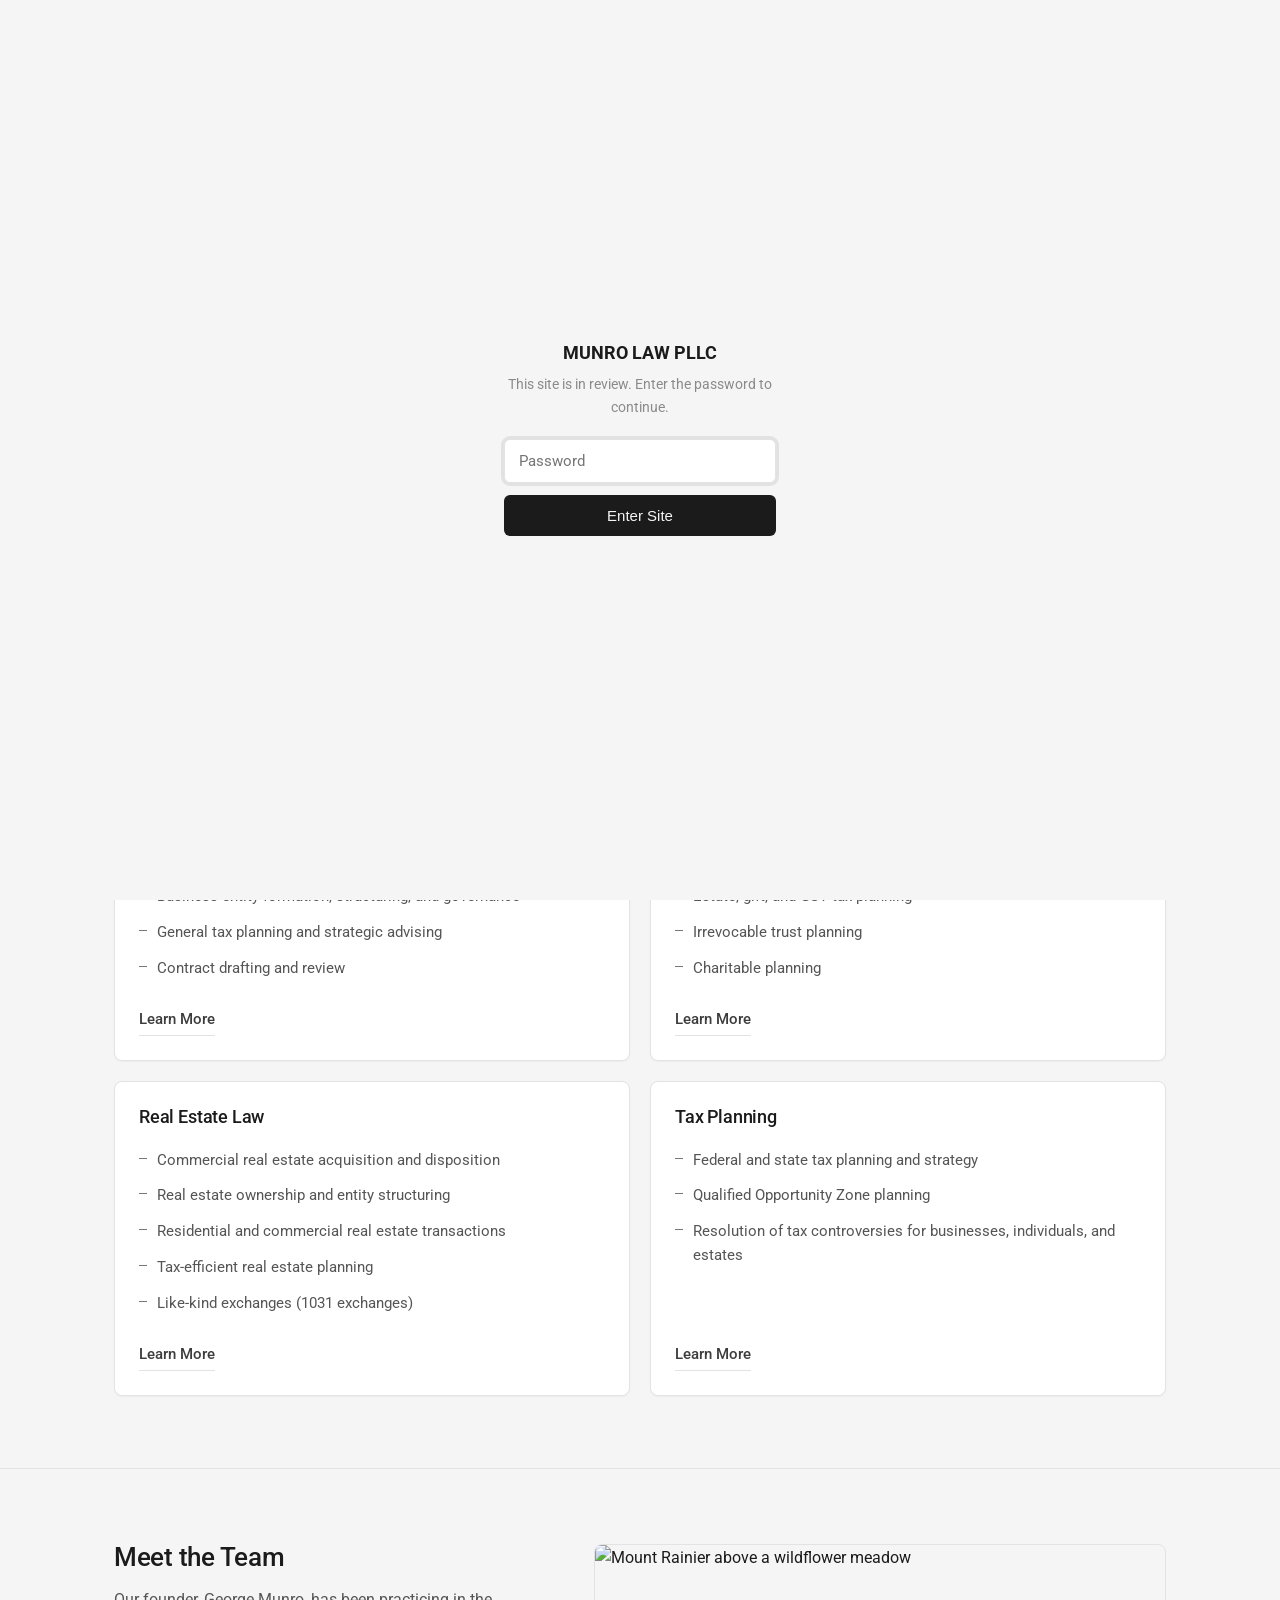
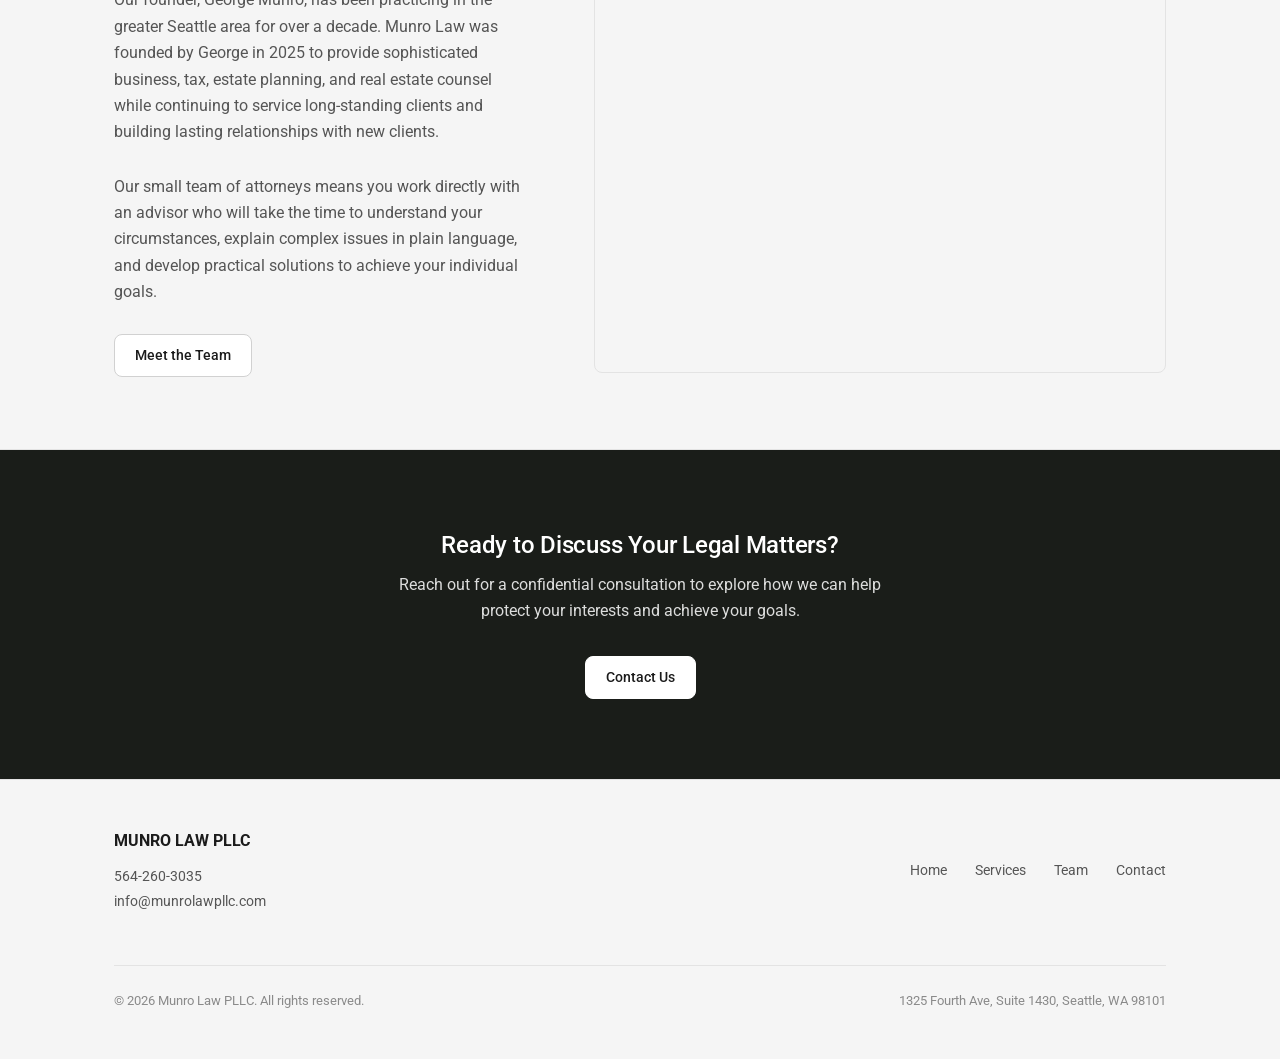
==== commit 65838f06: "Home: transparent nav overlaying hero, white nav text, split headline Co-Authored-By: Claude Fable 5" ====
--- a/index.html
+++ b/index.html
@@ -13,7 +13,7 @@
 </head>
 <body>
 
-  <header class="site-header">
+  <header class="site-header overlay">
     <div class="wrap">
       <a class="wordmark" href="index.html">MUNRO LAW PLLC</a>
       <button class="nav-toggle" aria-label="Menu">&#9776;</button>
@@ -28,7 +28,7 @@
 
   <section class="hero">
     <div class="wrap">
-      <h1>Strategic Business, Tax &amp; Estate Planning.<em>Trusted Advisors. Practical Solutions.</em></h1>
+      <h1>Strategic Business,<br />Tax &amp; Estate Planning.<em>Trusted Advisors. Practical Solutions.</em></h1>
       <div class="hero-cta">
         <a href="services.html" class="btn light">Services</a>
         <a href="contact.html" class="btn outline-light">Contact</a>
--- a/styles.css
+++ b/styles.css
@@ -92,6 +92,32 @@
 
 .nav a.btn { padding: 10px 20px; color: #ffffff; }
 .nav a.btn:hover { color: #ffffff; }
+
+/* transparent header floating over the hero (home) */
+.site-header.overlay {
+  position: absolute;
+  top: 0;
+  left: 0;
+  right: 0;
+  z-index: 10;
+  background: transparent;
+  border-bottom: none;
+}
+
+.site-header.overlay .wordmark { color: #ffffff; }
+
+.site-header.overlay .nav a { color: rgba(255, 255, 255, 0.85); }
+.site-header.overlay .nav a:hover,
+.site-header.overlay .nav a.active { color: #ffffff; }
+
+.site-header.overlay .nav a.btn {
+  background: #ffffff;
+  border-color: #ffffff;
+  color: var(--ink);
+}
+.site-header.overlay .nav a.btn:hover { background: #e2e2e2; border-color: #e2e2e2; }
+
+.site-header.overlay .nav-toggle { color: #ffffff; }
 
 /* mobile nav */
 .nav-toggle { display: none; background: none; border: none; font-size: 24px; cursor: pointer; color: var(--ink); }
@@ -110,6 +136,13 @@
   }
   .nav.open { display: flex; }
   .nav a { padding: 12px 24px; width: 100%; text-align: center; }
+
+  /* opened mobile menu is a solid panel — restore dark link color under overlay header */
+  .site-header.overlay .nav.open { background: var(--bg); }
+  .site-header.overlay .nav.open a { color: var(--ink-soft); }
+  .site-header.overlay .nav.open a:hover,
+  .site-header.overlay .nav.open a.active { color: var(--ink); }
+  .site-header.overlay .nav.open a.btn { background: #1f1f1f; border-color: #1f1f1f; color: #ffffff; }
 }
 
 /* ---------- buttons ---------- */
@@ -194,7 +227,7 @@
 .hero .wrap {
   position: relative;
   z-index: 1;
-  padding-top: 96px;
+  padding-top: 172px;
   padding-bottom: 96px;
   width: 100%;
 }
